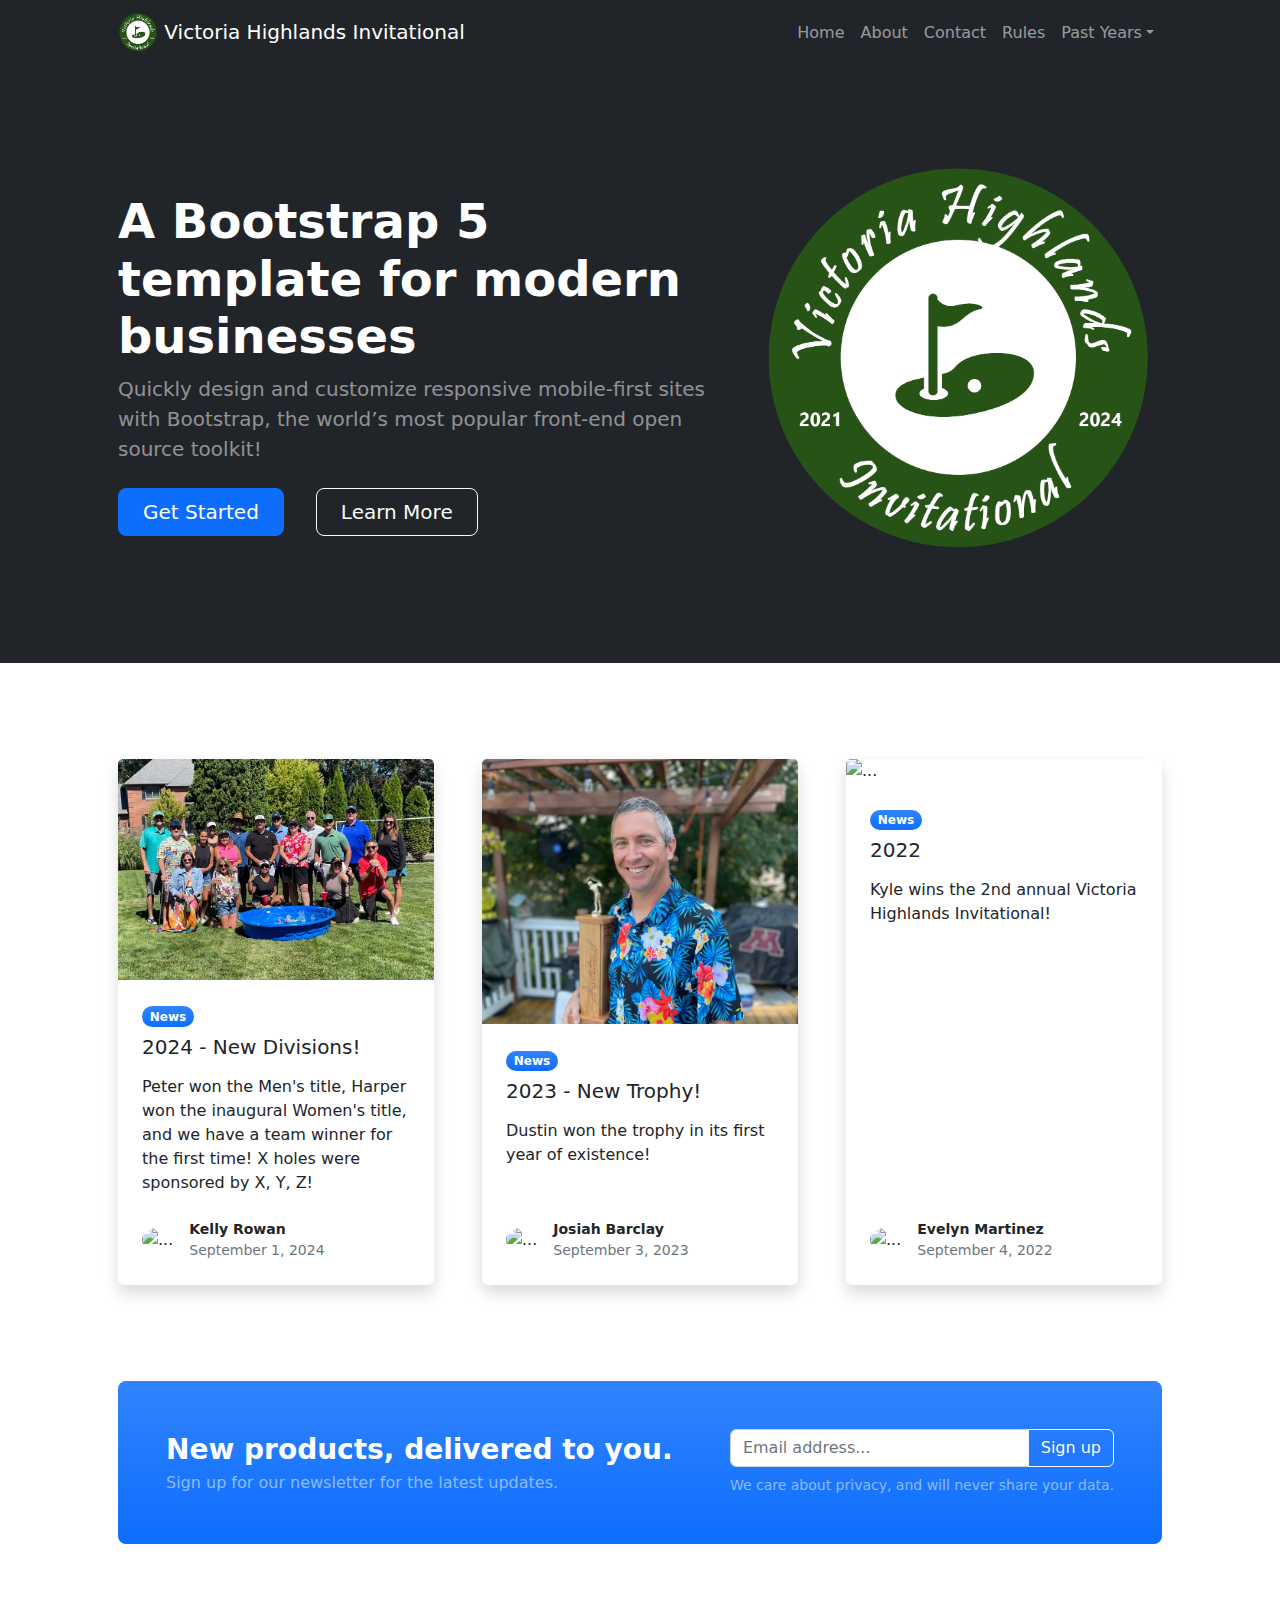
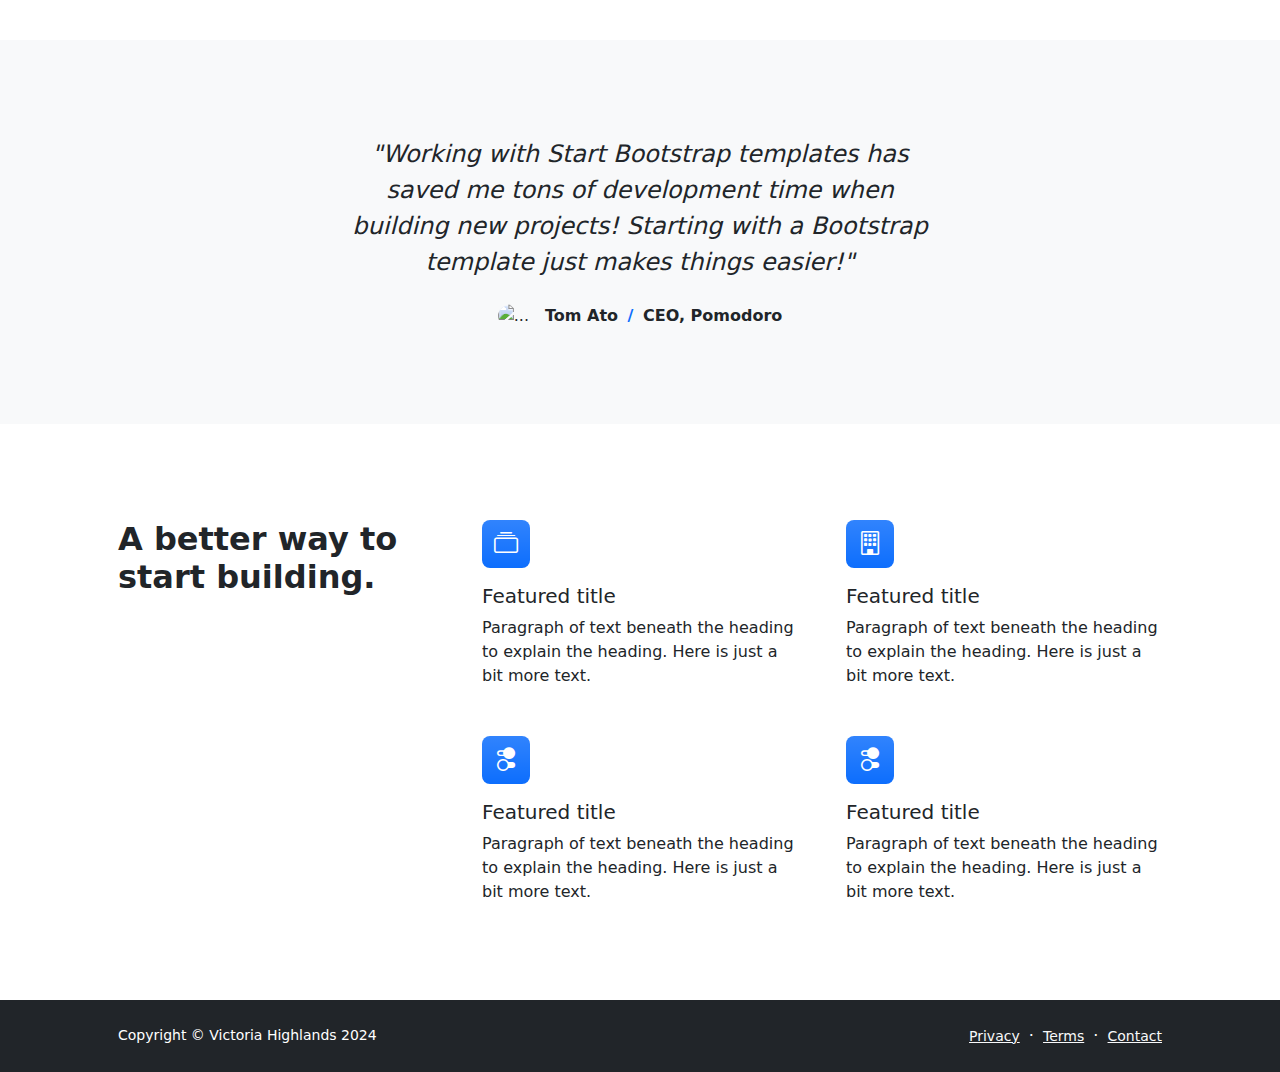
==== web/index.html @ fc0fe9e6 "moved everything under /web folder" ====
<!DOCTYPE html>
<html lang="en">
    <head>
        <meta charset="utf-8" />
        <meta name="viewport" content="width=device-width, initial-scale=1, shrink-to-fit=no" />
        <meta name="description" content="" />
        <meta name="author" content="" />
        <title>Victoria Highlands Invitational Golf Tournament</title>
        <!-- Favicon-->
        <link rel="icon" type="image/x-icon" href="assets/favicon.ico" />
        <!-- Bootstrap icons-->
        <link href="https://cdn.jsdelivr.net/npm/bootstrap-icons@1.5.0/font/bootstrap-icons.css" rel="stylesheet" />
        <!-- Core theme CSS (includes Bootstrap)-->
        <link href="css/styles.css" rel="stylesheet" />
    </head>
    <body class="d-flex flex-column h-100">
        <main class="flex-shrink-0">
            <!-- Navigation-->
            <nav class="navbar navbar-expand-lg navbar-dark bg-dark">
                <div class="container px-5">
                    <a class="navbar-brand" href="index.html"><img src="assets/vhi.png" style="width: 40px; height: 40px"/> Victoria Highlands Invitational</a>
                    <button class="navbar-toggler" type="button" data-bs-toggle="collapse" data-bs-target="#navbarSupportedContent" aria-controls="navbarSupportedContent" aria-expanded="false" aria-label="Toggle navigation"><span class="navbar-toggler-icon"></span></button>
                    <div class="collapse navbar-collapse" id="navbarSupportedContent">
                        <ul class="navbar-nav ms-auto mb-2 mb-lg-0">
                            <li class="nav-item"><a class="nav-link" href="index.html">Home</a></li>
                            <li class="nav-item"><a class="nav-link" href="about.html">About</a></li>
                            <li class="nav-item"><a class="nav-link" href="contact.html">Contact</a></li>
                            <li class="nav-item"><a class="nav-link" href="faq.html">Rules</a></li>
                            <li class="nav-item dropdown">
                                <a class="nav-link dropdown-toggle" id="navbarDropdownPortfolio" href="#" role="button" data-bs-toggle="dropdown" aria-expanded="false">Past Years</a>
                                <ul class="dropdown-menu dropdown-menu-end" aria-labelledby="navbarDropdownPortfolio">
                                    <li><a class="dropdown-item" href="2024.html">2024</a></li>
                                    <li><a class="dropdown-item" href="2023.html">2023</a></li>
                                </ul>
                            </li>
                        </ul>
                    </div>
                </div>
            </nav>
            <!-- Header-->
            <header class="bg-dark py-5">
                <div class="container px-5">
                    <div class="row gx-5 align-items-center justify-content-center">
                        <div class="col-lg-8 col-xl-7 col-xxl-6">
                            <div class="my-5 text-center text-xl-start">
                                <h1 class="display-5 fw-bolder text-white mb-2">A Bootstrap 5 template for modern businesses</h1>
                                <p class="lead fw-normal text-white-50 mb-4">Quickly design and customize responsive mobile-first sites with Bootstrap, the world’s most popular front-end open source toolkit!</p>
                                <div class="d-grid gap-3 d-sm-flex justify-content-sm-center justify-content-xl-start">
                                    <a class="btn btn-primary btn-lg px-4 me-sm-3" href="#features">Get Started</a>
                                    <a class="btn btn-outline-light btn-lg px-4" href="#!">Learn More</a>
                                </div>
                            </div>
                        </div>
                        <div class="col-xl-5 col-xxl-6 d-none d-xl-block text-center"><img class="img-fluid rounded-3 my-5" src="assets/vhi.png" alt="..." /></div>
                    </div>
                </div>
            </header>
            <!-- Blog preview section-->
            <section class="py-5">
                <div class="container px-5 my-5">
                    <div class="row gx-5">
                        <div class="col-lg-4 mb-5">
                            <div class="card h-100 shadow border-0">
                                <img class="card-img-top" src="photos/2024-everyone.jpg" alt="..." />
                                <div class="card-body p-4">
                                    <div class="badge bg-primary bg-gradient rounded-pill mb-2">News</div>
                                    <a class="text-decoration-none link-dark stretched-link" href="2024.html"><h5 class="card-title mb-3">2024 - New Divisions!</h5></a>
                                    <p class="card-text mb-0">Peter won the Men's title, Harper won the inaugural Women's title, and we have a team winner for the first time! X holes were sponsored by X, Y, Z!</p>
                                </div>
                                <div class="card-footer p-4 pt-0 bg-transparent border-top-0">
                                    <div class="d-flex align-items-end justify-content-between">
                                        <div class="d-flex align-items-center">
                                            <img class="rounded-circle me-3" src="https://dummyimage.com/40x40/ced4da/6c757d" alt="..." />
                                            <div class="small">
                                                <div class="fw-bold">Kelly Rowan</div>
                                                <div class="text-muted">September 1, 2024</div>
                                            </div>
                                        </div>
                                    </div>
                                </div>
                            </div>
                        </div>
                        <div class="col-lg-4 mb-5">
                            <div class="card h-100 shadow border-0">
                                <img class="card-img-top vhi-thumb" src="photos/2023-champ-men.jpg" alt="..." />
                                <div class="card-body p-4">
                                    <div class="badge bg-primary bg-gradient rounded-pill mb-2">News</div>
                                    <a class="text-decoration-none link-dark stretched-link" href="#!"><h5 class="card-title mb-3">2023 - New Trophy!</h5></a>
                                    <p class="card-text mb-0">Dustin won the trophy in its first year of existence!</p>
                                </div>
                                <div class="card-footer p-4 pt-0 bg-transparent border-top-0">
                                    <div class="d-flex align-items-end justify-content-between">
                                        <div class="d-flex align-items-center">
                                            <img class="rounded-circle me-3" src="https://dummyimage.com/40x40/ced4da/6c757d" alt="..." />
                                            <div class="small">
                                                <div class="fw-bold">Josiah Barclay</div>
                                                <div class="text-muted">September 3, 2023</div>
                                            </div>
                                        </div>
                                    </div>
                                </div>
                            </div>
                        </div>
                        <div class="col-lg-4 mb-5">
                            <div class="card h-100 shadow border-0">
                                <img class="card-img-top" src="https://dummyimage.com/600x350/6c757d/343a40" alt="..." />
                                <div class="card-body p-4">
                                    <div class="badge bg-primary bg-gradient rounded-pill mb-2">News</div>
                                    <a class="text-decoration-none link-dark stretched-link" href="#!"><h5 class="card-title mb-3">2022</h5></a>
                                    <p class="card-text mb-0">Kyle wins the 2nd annual Victoria Highlands Invitational!</p>
                                </div>
                                <div class="card-footer p-4 pt-0 bg-transparent border-top-0">
                                    <div class="d-flex align-items-end justify-content-between">
                                        <div class="d-flex align-items-center">
                                            <img class="rounded-circle me-3" src="https://dummyimage.com/40x40/ced4da/6c757d" alt="..." />
                                            <div class="small">
                                                <div class="fw-bold">Evelyn Martinez</div>
                                                <div class="text-muted">September 4, 2022</div>
                                            </div>
                                        </div>
                                    </div>
                                </div>
                            </div>
                        </div>
                    </div>
                    <!-- Call to action-->
                    <aside class="bg-primary bg-gradient rounded-3 p-4 p-sm-5 mt-5">
                        <div class="d-flex align-items-center justify-content-between flex-column flex-xl-row text-center text-xl-start">
                            <div class="mb-4 mb-xl-0">
                                <div class="fs-3 fw-bold text-white">New products, delivered to you.</div>
                                <div class="text-white-50">Sign up for our newsletter for the latest updates.</div>
                            </div>
                            <div class="ms-xl-4">
                                <div class="input-group mb-2">
                                    <input class="form-control" type="text" placeholder="Email address..." aria-label="Email address..." aria-describedby="button-newsletter" />
                                    <button class="btn btn-outline-light" id="button-newsletter" type="button">Sign up</button>
                                </div>
                                <div class="small text-white-50">We care about privacy, and will never share your data.</div>
                            </div>
                        </div>
                    </aside>
                </div>
            </section>
            <!-- Testimonial section-->
            <div class="py-5 bg-light">
                <div class="container px-5 my-5">
                    <div class="row gx-5 justify-content-center">
                        <div class="col-lg-10 col-xl-7">
                            <div class="text-center">
                                <div class="fs-4 mb-4 fst-italic">"Working with Start Bootstrap templates has saved me tons of development time when building new projects! Starting with a Bootstrap template just makes things easier!"</div>
                                <div class="d-flex align-items-center justify-content-center">
                                    <img class="rounded-circle me-3" src="https://dummyimage.com/40x40/ced4da/6c757d" alt="..." />
                                    <div class="fw-bold">
                                        Tom Ato
                                        <span class="fw-bold text-primary mx-1">/</span>
                                        CEO, Pomodoro
                                    </div>
                                </div>
                            </div>
                        </div>
                    </div>
                </div>
            </div>
        </main>
            <!-- Features section-->
            <section class="py-5" id="features">
                <div class="container px-5 my-5">
                    <div class="row gx-5">
                        <div class="col-lg-4 mb-5 mb-lg-0"><h2 class="fw-bolder mb-0">A better way to start building.</h2></div>
                        <div class="col-lg-8">
                            <div class="row gx-5 row-cols-1 row-cols-md-2">
                                <div class="col mb-5 h-100">
                                    <div class="feature bg-primary bg-gradient text-white rounded-3 mb-3"><i class="bi bi-collection"></i></div>
                                    <h2 class="h5">Featured title</h2>
                                    <p class="mb-0">Paragraph of text beneath the heading to explain the heading. Here is just a bit more text.</p>
                                </div>
                                <div class="col mb-5 h-100">
                                    <div class="feature bg-primary bg-gradient text-white rounded-3 mb-3"><i class="bi bi-building"></i></div>
                                    <h2 class="h5">Featured title</h2>
                                    <p class="mb-0">Paragraph of text beneath the heading to explain the heading. Here is just a bit more text.</p>
                                </div>
                                <div class="col mb-5 mb-md-0 h-100">
                                    <div class="feature bg-primary bg-gradient text-white rounded-3 mb-3"><i class="bi bi-toggles2"></i></div>
                                    <h2 class="h5">Featured title</h2>
                                    <p class="mb-0">Paragraph of text beneath the heading to explain the heading. Here is just a bit more text.</p>
                                </div>
                                <div class="col h-100">
                                    <div class="feature bg-primary bg-gradient text-white rounded-3 mb-3"><i class="bi bi-toggles2"></i></div>
                                    <h2 class="h5">Featured title</h2>
                                    <p class="mb-0">Paragraph of text beneath the heading to explain the heading. Here is just a bit more text.</p>
                                </div>
                            </div>
                        </div>
                    </div>
                </div>
            </section>
        <!-- Footer-->
        <footer class="bg-dark py-4 mt-auto">
            <div class="container px-5">
                <div class="row align-items-center justify-content-between flex-column flex-sm-row">
                    <div class="col-auto"><div class="small m-0 text-white">Copyright &copy; Victoria Highlands 2024</div></div>
                    <div class="col-auto">
                        <a class="link-light small" href="#!">Privacy</a>
                        <span class="text-white mx-1">&middot;</span>
                        <a class="link-light small" href="#!">Terms</a>
                        <span class="text-white mx-1">&middot;</span>
                        <a class="link-light small" href="#!">Contact</a>
                    </div>
                </div>
            </div>
        </footer>
        <!-- Bootstrap core JS-->
        <script src="https://cdn.jsdelivr.net/npm/bootstrap@5.2.3/dist/js/bootstrap.bundle.min.js"></script>
        <!-- Core theme JS-->
        <script src="js/scripts.js"></script>
    </body>
</html>
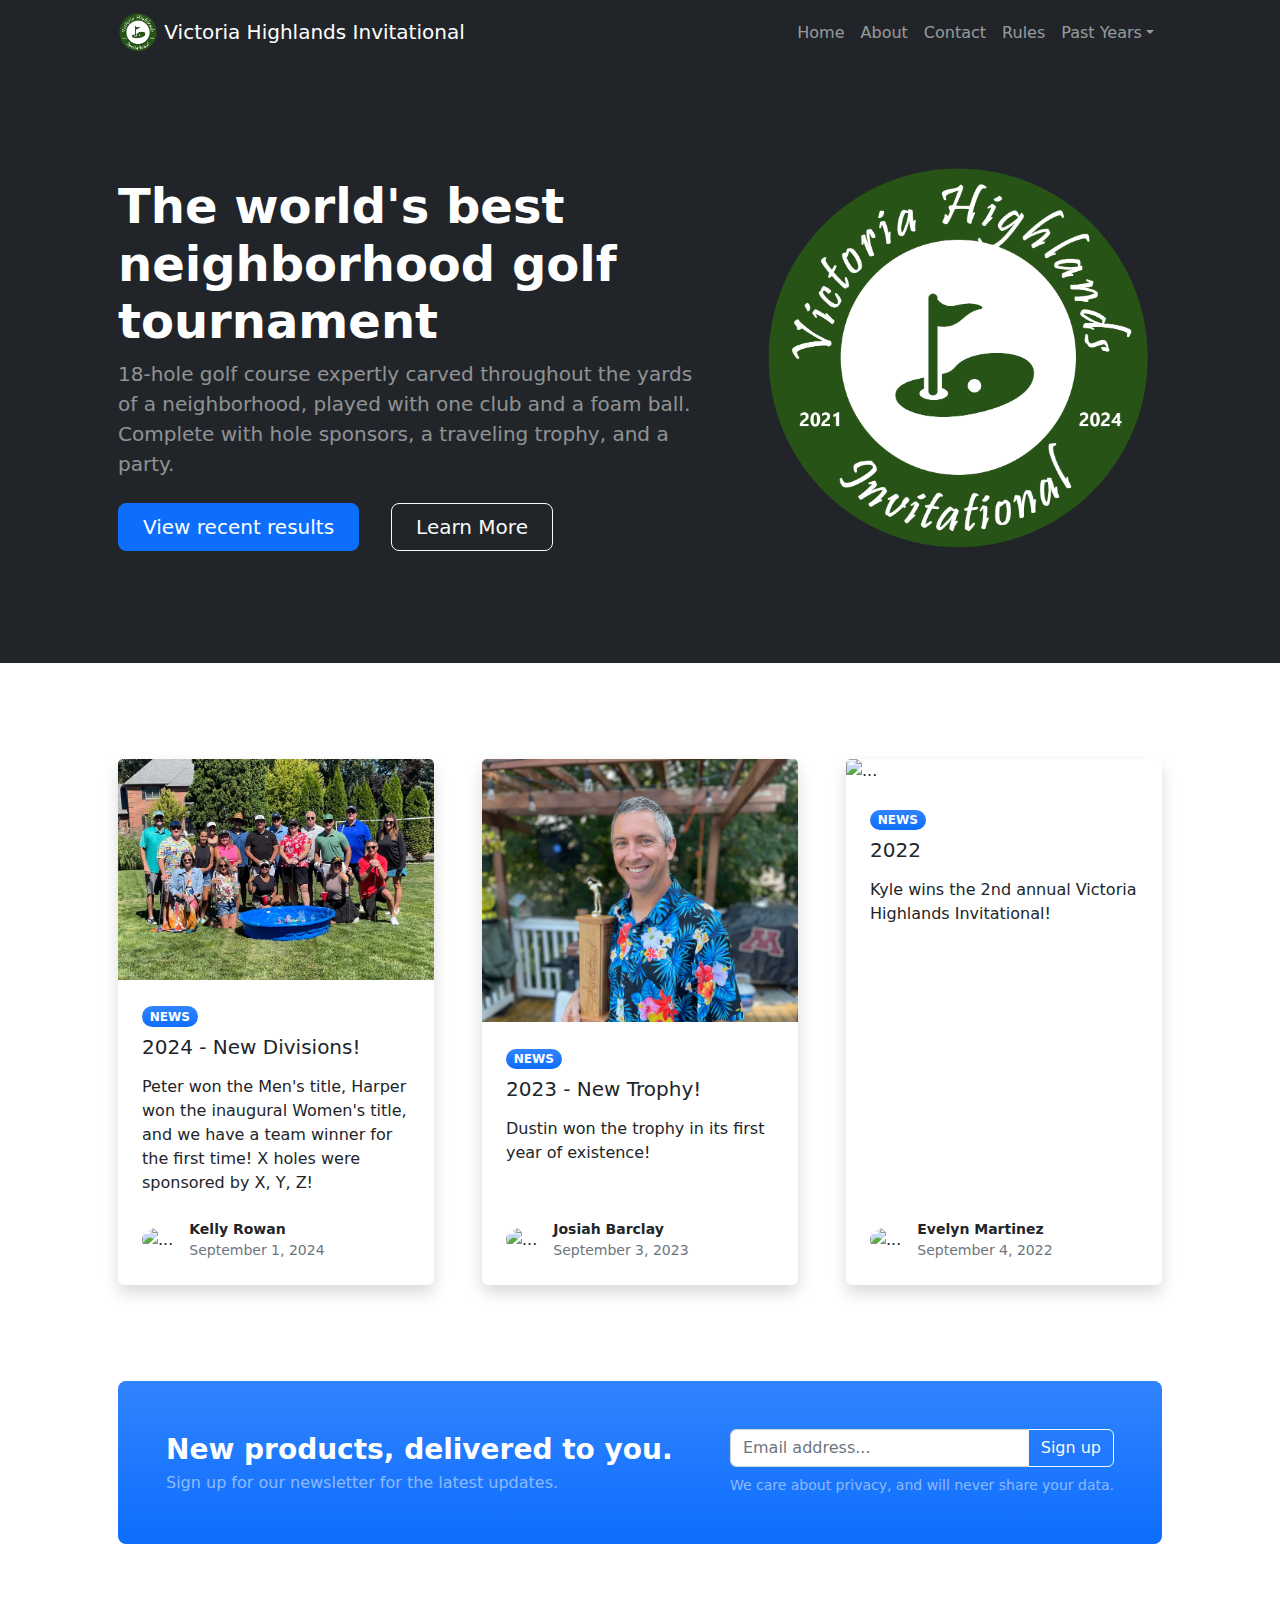
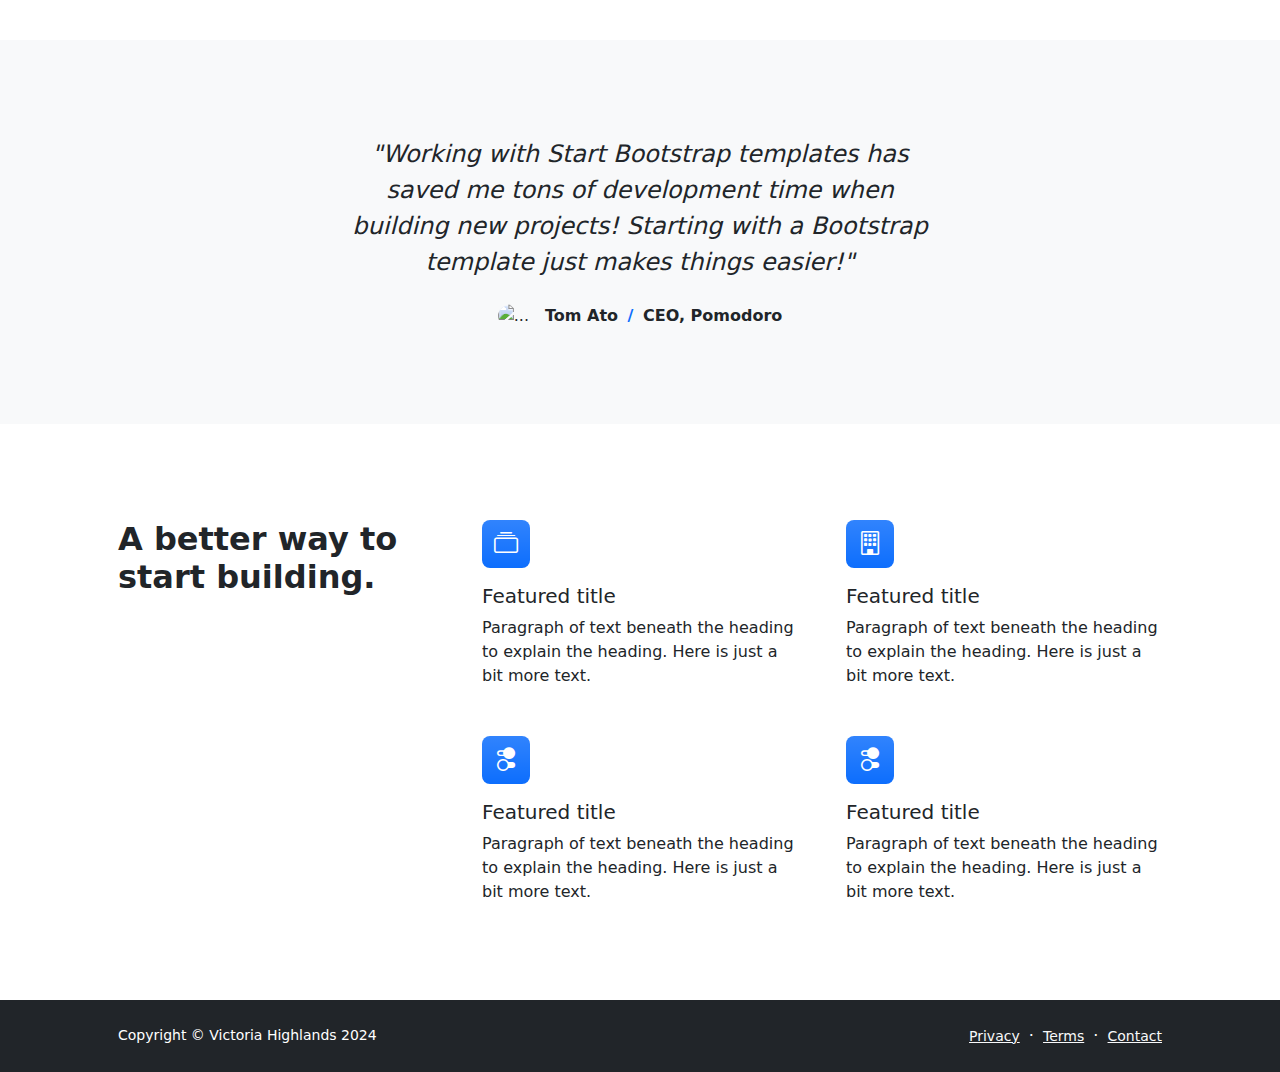
==== commit fc67786e: "updated home page header copy and nav, placeholder pages for all links" ====
--- a/web/index.html
+++ b/web/index.html
@@ -16,7 +16,7 @@
     <body class="d-flex flex-column h-100">
         <main class="flex-shrink-0">
             <!-- Navigation-->
-            <nav class="navbar navbar-expand-lg navbar-dark bg-dark">
+            <nav class="navbar navbar-expand-lg navbar-dark bg-dark vhi-bg">
                 <div class="container px-5">
                     <a class="navbar-brand" href="index.html"><img src="assets/vhi.png" style="width: 40px; height: 40px"/> Victoria Highlands Invitational</a>
                     <button class="navbar-toggler" type="button" data-bs-toggle="collapse" data-bs-target="#navbarSupportedContent" aria-controls="navbarSupportedContent" aria-expanded="false" aria-label="Toggle navigation"><span class="navbar-toggler-icon"></span></button>
@@ -25,12 +25,14 @@
                             <li class="nav-item"><a class="nav-link" href="index.html">Home</a></li>
                             <li class="nav-item"><a class="nav-link" href="about.html">About</a></li>
                             <li class="nav-item"><a class="nav-link" href="contact.html">Contact</a></li>
-                            <li class="nav-item"><a class="nav-link" href="faq.html">Rules</a></li>
+                            <li class="nav-item"><a class="nav-link" href="rules.html">Rules</a></li>
                             <li class="nav-item dropdown">
                                 <a class="nav-link dropdown-toggle" id="navbarDropdownPortfolio" href="#" role="button" data-bs-toggle="dropdown" aria-expanded="false">Past Years</a>
                                 <ul class="dropdown-menu dropdown-menu-end" aria-labelledby="navbarDropdownPortfolio">
                                     <li><a class="dropdown-item" href="2024.html">2024</a></li>
                                     <li><a class="dropdown-item" href="2023.html">2023</a></li>
+                                    <li><a class="dropdown-item" href="2022.html">2022</a></li>
+                                    <li><a class="dropdown-item" href="2021.html">2021</a></li>
                                 </ul>
                             </li>
                         </ul>
@@ -43,11 +45,11 @@
                     <div class="row gx-5 align-items-center justify-content-center">
                         <div class="col-lg-8 col-xl-7 col-xxl-6">
                             <div class="my-5 text-center text-xl-start">
-                                <h1 class="display-5 fw-bolder text-white mb-2">A Bootstrap 5 template for modern businesses</h1>
-                                <p class="lead fw-normal text-white-50 mb-4">Quickly design and customize responsive mobile-first sites with Bootstrap, the world’s most popular front-end open source toolkit!</p>
+                                <h1 class="display-5 fw-bolder text-white mb-2">The world's best neighborhood golf tournament</h1>
+                                <p class="lead fw-normal text-white-50 mb-4">18-hole golf course expertly carved throughout the yards of a neighborhood, played with one club and a foam ball. Complete with hole sponsors, a traveling trophy, and a party.</p>
                                 <div class="d-grid gap-3 d-sm-flex justify-content-sm-center justify-content-xl-start">
-                                    <a class="btn btn-primary btn-lg px-4 me-sm-3" href="#features">Get Started</a>
-                                    <a class="btn btn-outline-light btn-lg px-4" href="#!">Learn More</a>
+                                    <a class="btn btn-primary btn-lg px-4 me-sm-3" href="2024.html">View recent results</a>
+                                    <a class="btn btn-outline-light btn-lg px-4" href="about.html">Learn More</a>
                                 </div>
                             </div>
                         </div>
@@ -63,7 +65,7 @@
                             <div class="card h-100 shadow border-0">
                                 <img class="card-img-top" src="photos/2024-everyone.jpg" alt="..." />
                                 <div class="card-body p-4">
-                                    <div class="badge bg-primary bg-gradient rounded-pill mb-2">News</div>
+                                    <div class="badge bg-primary bg-gradient rounded-pill mb-2">NEWS</div>
                                     <a class="text-decoration-none link-dark stretched-link" href="2024.html"><h5 class="card-title mb-3">2024 - New Divisions!</h5></a>
                                     <p class="card-text mb-0">Peter won the Men's title, Harper won the inaugural Women's title, and we have a team winner for the first time! X holes were sponsored by X, Y, Z!</p>
                                 </div>
@@ -84,7 +86,7 @@
                             <div class="card h-100 shadow border-0">
                                 <img class="card-img-top vhi-thumb" src="photos/2023-champ-men.jpg" alt="..." />
                                 <div class="card-body p-4">
-                                    <div class="badge bg-primary bg-gradient rounded-pill mb-2">News</div>
+                                    <div class="badge bg-primary bg-gradient rounded-pill mb-2">NEWS</div>
                                     <a class="text-decoration-none link-dark stretched-link" href="#!"><h5 class="card-title mb-3">2023 - New Trophy!</h5></a>
                                     <p class="card-text mb-0">Dustin won the trophy in its first year of existence!</p>
                                 </div>
@@ -105,7 +107,7 @@
                             <div class="card h-100 shadow border-0">
                                 <img class="card-img-top" src="https://dummyimage.com/600x350/6c757d/343a40" alt="..." />
                                 <div class="card-body p-4">
-                                    <div class="badge bg-primary bg-gradient rounded-pill mb-2">News</div>
+                                    <div class="badge bg-primary bg-gradient rounded-pill mb-2">NEWS</div>
                                     <a class="text-decoration-none link-dark stretched-link" href="#!"><h5 class="card-title mb-3">2022</h5></a>
                                     <p class="card-text mb-0">Kyle wins the 2nd annual Victoria Highlands Invitational!</p>
                                 </div>
@@ -204,7 +206,7 @@
                         <span class="text-white mx-1">&middot;</span>
                         <a class="link-light small" href="#!">Terms</a>
                         <span class="text-white mx-1">&middot;</span>
-                        <a class="link-light small" href="#!">Contact</a>
+                        <a class="link-light small" href="contact.html">Contact</a>
                     </div>
                 </div>
             </div>
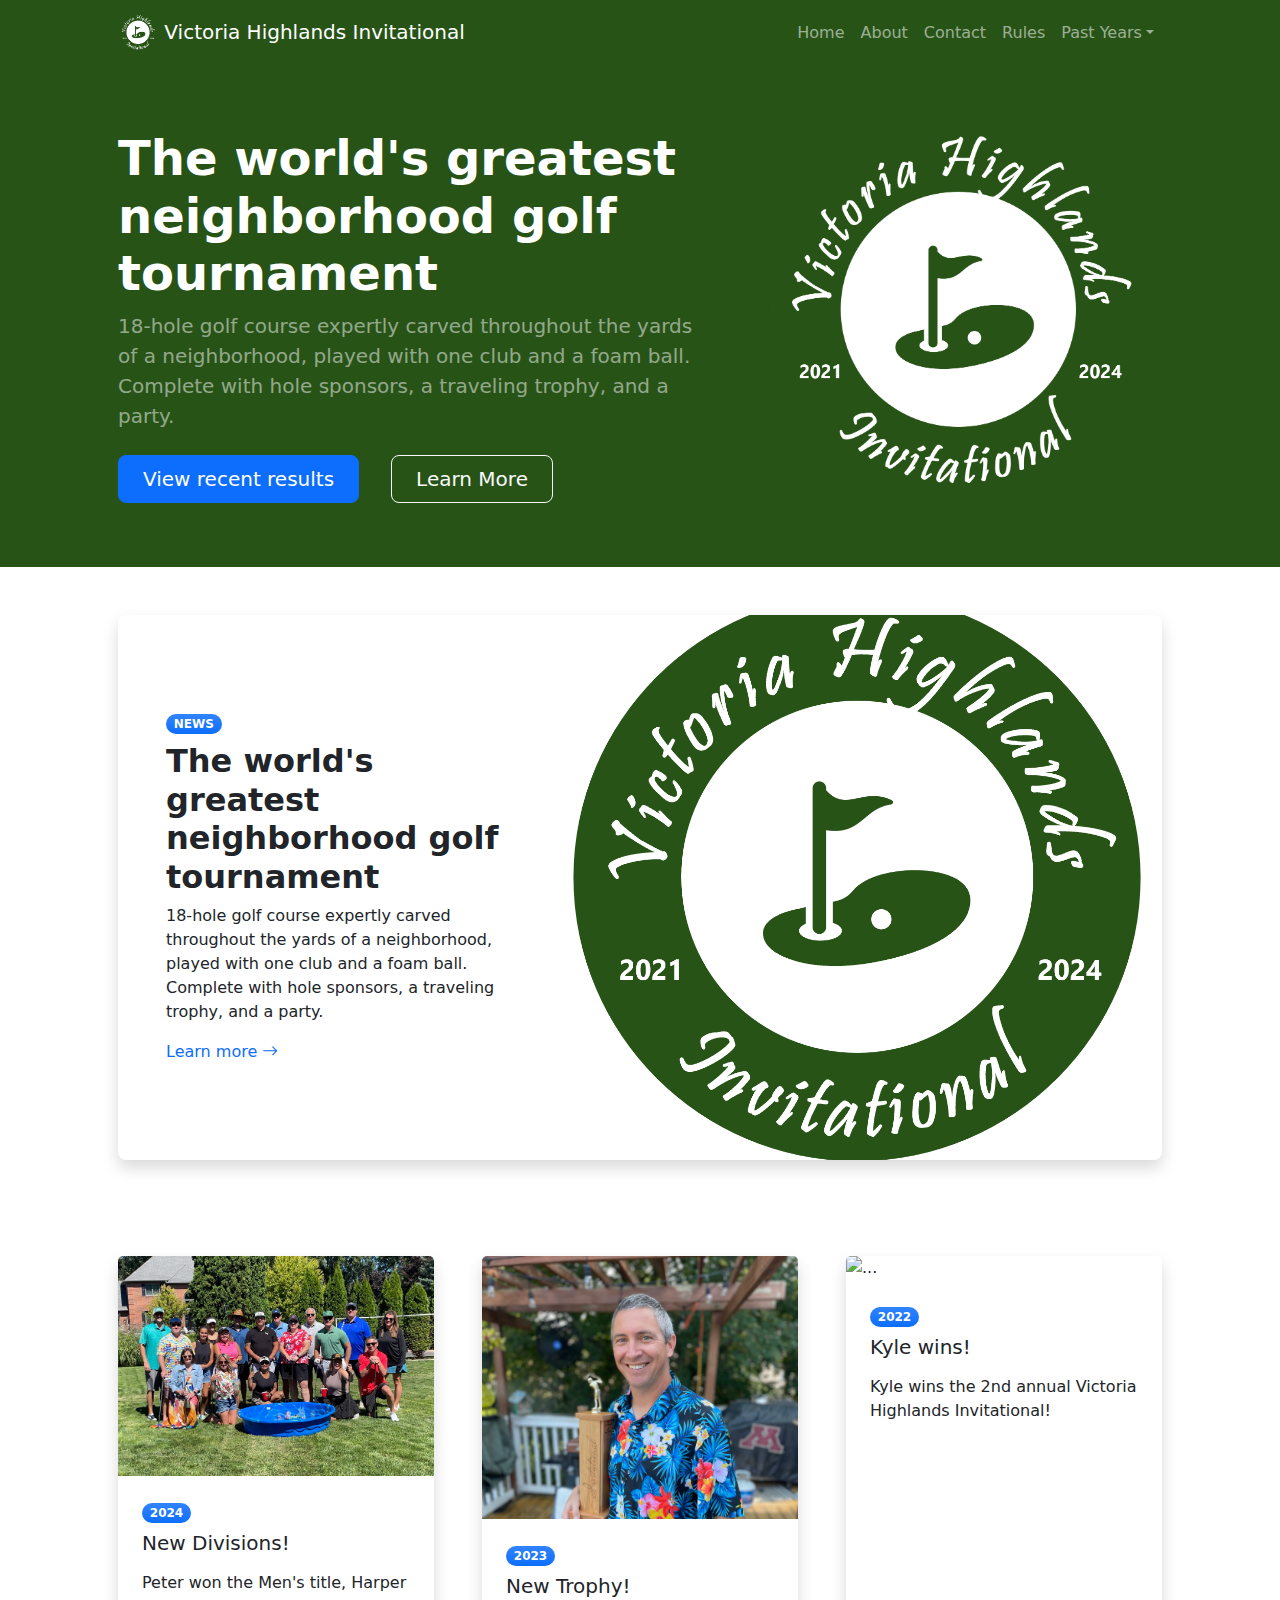
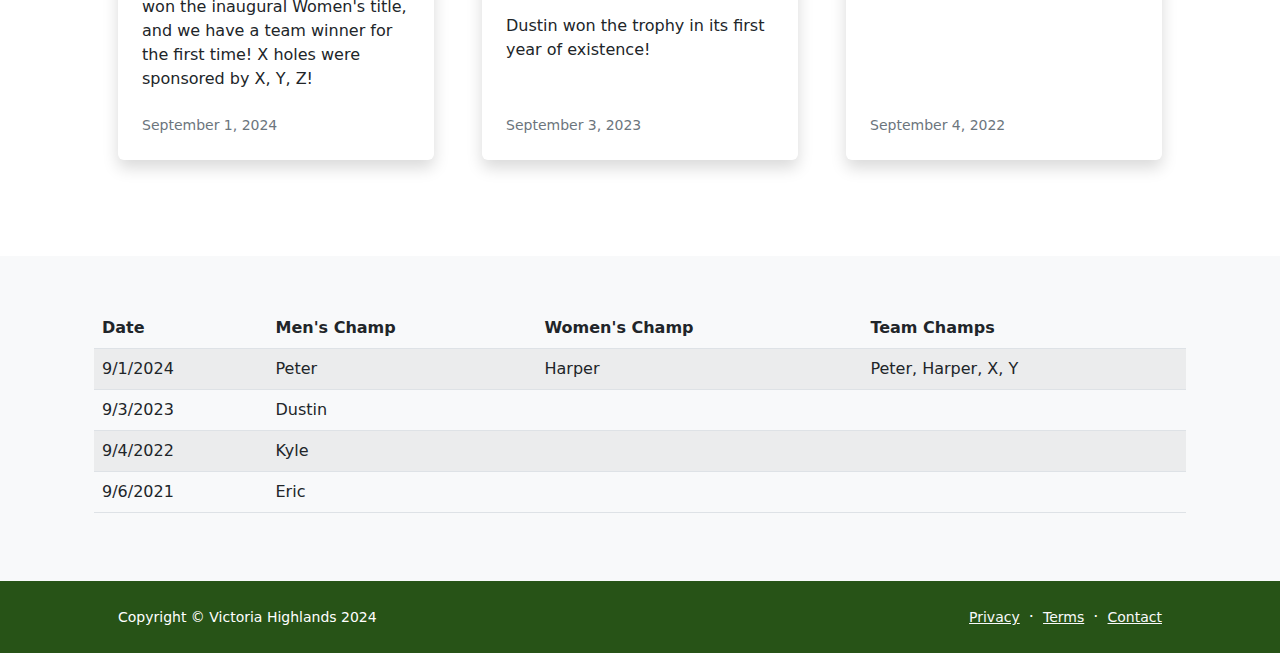
==== commit 26fb0e53: "changing colors (WIP), fixing spacing" ====
--- a/web/index.html
+++ b/web/index.html
@@ -40,12 +40,12 @@
                 </div>
             </nav>
             <!-- Header-->
-            <header class="bg-dark py-5">
+            <header class="bg-dark">
                 <div class="container px-5">
                     <div class="row gx-5 align-items-center justify-content-center">
                         <div class="col-lg-8 col-xl-7 col-xxl-6">
                             <div class="my-5 text-center text-xl-start">
-                                <h1 class="display-5 fw-bolder text-white mb-2">The world's best neighborhood golf tournament</h1>
+                                <h1 class="display-5 fw-bolder text-white mb-2">The world's greatest neighborhood golf tournament</h1>
                                 <p class="lead fw-normal text-white-50 mb-4">18-hole golf course expertly carved throughout the yards of a neighborhood, played with one club and a foam ball. Complete with hole sponsors, a traveling trophy, and a party.</p>
                                 <div class="d-grid gap-3 d-sm-flex justify-content-sm-center justify-content-xl-start">
                                     <a class="btn btn-primary btn-lg px-4 me-sm-3" href="2024.html">View recent results</a>
@@ -57,24 +57,44 @@
                     </div>
                 </div>
             </header>
+            <section class="py-5">
+                <div class="container px-5">
+                    <div class="card border-0 shadow rounded-3 overflow-hidden">
+                        <div class="card-body p-0">
+                            <div class="row gx-0">
+                                <div class="col-lg-6 col-xl-5 py-lg-5">
+                                    <div class="p-4 p-md-5">
+                                        <div class="badge bg-primary bg-gradient rounded-pill mb-2">NEWS</div>
+                                        <div class="h2 fw-bolder">The world's greatest neighborhood golf tournament</div>
+                                        <p>18-hole golf course expertly carved throughout the yards of a neighborhood, played with one club and a foam ball. Complete with hole sponsors, a traveling trophy, and a party.</p>
+                                        <a class="stretched-link text-decoration-none" href="about.html">
+                                            Learn more
+                                            <i class="bi bi-arrow-right"></i>
+                                        </a>
+                                    </div>
+                                </div>
+                                <div class="col-lg-6 col-xl-7"><div class="bg-featured-blog" style="background-image: url('assets/vhi.png')"></div></div>
+                            </div>
+                        </div>
+                    </div>
+                </div>
+            </section>
             <!-- Blog preview section-->
-            <section class="py-5">
+            <section class="">
                 <div class="container px-5 my-5">
                     <div class="row gx-5">
                         <div class="col-lg-4 mb-5">
                             <div class="card h-100 shadow border-0">
                                 <img class="card-img-top" src="photos/2024-everyone.jpg" alt="..." />
                                 <div class="card-body p-4">
-                                    <div class="badge bg-primary bg-gradient rounded-pill mb-2">NEWS</div>
-                                    <a class="text-decoration-none link-dark stretched-link" href="2024.html"><h5 class="card-title mb-3">2024 - New Divisions!</h5></a>
+                                    <div class="badge bg-primary bg-gradient rounded-pill mb-2">2024</div>
+                                    <a class="text-decoration-none link-dark stretched-link" href="2024.html"><h5 class="card-title mb-3">New Divisions!</h5></a>
                                     <p class="card-text mb-0">Peter won the Men's title, Harper won the inaugural Women's title, and we have a team winner for the first time! X holes were sponsored by X, Y, Z!</p>
                                 </div>
                                 <div class="card-footer p-4 pt-0 bg-transparent border-top-0">
                                     <div class="d-flex align-items-end justify-content-between">
                                         <div class="d-flex align-items-center">
-                                            <img class="rounded-circle me-3" src="https://dummyimage.com/40x40/ced4da/6c757d" alt="..." />
                                             <div class="small">
-                                                <div class="fw-bold">Kelly Rowan</div>
                                                 <div class="text-muted">September 1, 2024</div>
                                             </div>
                                         </div>
@@ -86,16 +106,14 @@
                             <div class="card h-100 shadow border-0">
                                 <img class="card-img-top vhi-thumb" src="photos/2023-champ-men.jpg" alt="..." />
                                 <div class="card-body p-4">
-                                    <div class="badge bg-primary bg-gradient rounded-pill mb-2">NEWS</div>
-                                    <a class="text-decoration-none link-dark stretched-link" href="#!"><h5 class="card-title mb-3">2023 - New Trophy!</h5></a>
+                                    <div class="badge bg-primary bg-gradient rounded-pill mb-2">2023</div>
+                                    <a class="text-decoration-none link-dark stretched-link" href="2023.html"><h5 class="card-title mb-3">New Trophy!</h5></a>
                                     <p class="card-text mb-0">Dustin won the trophy in its first year of existence!</p>
                                 </div>
                                 <div class="card-footer p-4 pt-0 bg-transparent border-top-0">
                                     <div class="d-flex align-items-end justify-content-between">
                                         <div class="d-flex align-items-center">
-                                            <img class="rounded-circle me-3" src="https://dummyimage.com/40x40/ced4da/6c757d" alt="..." />
                                             <div class="small">
-                                                <div class="fw-bold">Josiah Barclay</div>
                                                 <div class="text-muted">September 3, 2023</div>
                                             </div>
                                         </div>
@@ -107,16 +125,14 @@
                             <div class="card h-100 shadow border-0">
                                 <img class="card-img-top" src="https://dummyimage.com/600x350/6c757d/343a40" alt="..." />
                                 <div class="card-body p-4">
-                                    <div class="badge bg-primary bg-gradient rounded-pill mb-2">NEWS</div>
-                                    <a class="text-decoration-none link-dark stretched-link" href="#!"><h5 class="card-title mb-3">2022</h5></a>
+                                    <div class="badge bg-primary bg-gradient rounded-pill mb-2">2022</div>
+                                    <a class="text-decoration-none link-dark stretched-link" href="2022.html"><h5 class="card-title mb-3">Kyle wins!</h5></a>
                                     <p class="card-text mb-0">Kyle wins the 2nd annual Victoria Highlands Invitational!</p>
                                 </div>
                                 <div class="card-footer p-4 pt-0 bg-transparent border-top-0">
                                     <div class="d-flex align-items-end justify-content-between">
                                         <div class="d-flex align-items-center">
-                                            <img class="rounded-circle me-3" src="https://dummyimage.com/40x40/ced4da/6c757d" alt="..." />
                                             <div class="small">
-                                                <div class="fw-bold">Evelyn Martinez</div>
                                                 <div class="text-muted">September 4, 2022</div>
                                             </div>
                                         </div>
@@ -125,77 +141,52 @@
                             </div>
                         </div>
                     </div>
-                    <!-- Call to action-->
-                    <aside class="bg-primary bg-gradient rounded-3 p-4 p-sm-5 mt-5">
-                        <div class="d-flex align-items-center justify-content-between flex-column flex-xl-row text-center text-xl-start">
-                            <div class="mb-4 mb-xl-0">
-                                <div class="fs-3 fw-bold text-white">New products, delivered to you.</div>
-                                <div class="text-white-50">Sign up for our newsletter for the latest updates.</div>
-                            </div>
-                            <div class="ms-xl-4">
-                                <div class="input-group mb-2">
-                                    <input class="form-control" type="text" placeholder="Email address..." aria-label="Email address..." aria-describedby="button-newsletter" />
-                                    <button class="btn btn-outline-light" id="button-newsletter" type="button">Sign up</button>
-                                </div>
-                                <div class="small text-white-50">We care about privacy, and will never share your data.</div>
-                            </div>
-                        </div>
-                    </aside>
                 </div>
             </section>
-            <!-- Testimonial section-->
-            <div class="py-5 bg-light">
-                <div class="container px-5 my-5">
-                    <div class="row gx-5 justify-content-center">
-                        <div class="col-lg-10 col-xl-7">
-                            <div class="text-center">
-                                <div class="fs-4 mb-4 fst-italic">"Working with Start Bootstrap templates has saved me tons of development time when building new projects! Starting with a Bootstrap template just makes things easier!"</div>
-                                <div class="d-flex align-items-center justify-content-center">
-                                    <img class="rounded-circle me-3" src="https://dummyimage.com/40x40/ced4da/6c757d" alt="..." />
-                                    <div class="fw-bold">
-                                        Tom Ato
-                                        <span class="fw-bold text-primary mx-1">/</span>
-                                        CEO, Pomodoro
-                                    </div>
-                                </div>
-                            </div>
-                        </div>
-                    </div>
-                </div>
-            </div>
-        </main>
-            <!-- Features section-->
-            <section class="py-5" id="features">
+            <!-- Blog preview section-->
+            <section class="py-1 bg-light">
                 <div class="container px-5 my-5">
                     <div class="row gx-5">
-                        <div class="col-lg-4 mb-5 mb-lg-0"><h2 class="fw-bolder mb-0">A better way to start building.</h2></div>
-                        <div class="col-lg-8">
-                            <div class="row gx-5 row-cols-1 row-cols-md-2">
-                                <div class="col mb-5 h-100">
-                                    <div class="feature bg-primary bg-gradient text-white rounded-3 mb-3"><i class="bi bi-collection"></i></div>
-                                    <h2 class="h5">Featured title</h2>
-                                    <p class="mb-0">Paragraph of text beneath the heading to explain the heading. Here is just a bit more text.</p>
-                                </div>
-                                <div class="col mb-5 h-100">
-                                    <div class="feature bg-primary bg-gradient text-white rounded-3 mb-3"><i class="bi bi-building"></i></div>
-                                    <h2 class="h5">Featured title</h2>
-                                    <p class="mb-0">Paragraph of text beneath the heading to explain the heading. Here is just a bit more text.</p>
-                                </div>
-                                <div class="col mb-5 mb-md-0 h-100">
-                                    <div class="feature bg-primary bg-gradient text-white rounded-3 mb-3"><i class="bi bi-toggles2"></i></div>
-                                    <h2 class="h5">Featured title</h2>
-                                    <p class="mb-0">Paragraph of text beneath the heading to explain the heading. Here is just a bit more text.</p>
-                                </div>
-                                <div class="col h-100">
-                                    <div class="feature bg-primary bg-gradient text-white rounded-3 mb-3"><i class="bi bi-toggles2"></i></div>
-                                    <h2 class="h5">Featured title</h2>
-                                    <p class="mb-0">Paragraph of text beneath the heading to explain the heading. Here is just a bit more text.</p>
-                                </div>
-                            </div>
-                        </div>
+                        <table class="table table-striped dso-table">
+                            <thead>
+                                <tr>
+                                    <th>Date</th>
+                                    <th>Men's Champ</th>
+                                    <th>Women's Champ</th>
+                                    <th>Team Champs</th>
+                                </tr>
+                            </thead>
+                            <tbody>
+                                <tr>
+                                    <td>9/1/2024</td>
+                                    <td>Peter</td>
+                                    <td>Harper</td>
+                                    <td>Peter, Harper, X, Y</td>
+                                </tr>
+                                <tr>
+                                    <td>9/3/2023</td>
+                                    <td>Dustin</td>
+                                    <td></td>
+                                    <td></td>
+                                </tr>
+                                <tr>
+                                    <td>9/4/2022</td>
+                                    <td>Kyle</td>
+                                    <td></td>
+                                    <td></td>
+                                </tr>
+                                <tr>
+                                    <td>9/6/2021</td>
+                                    <td>Eric</td>
+                                    <td></td>
+                                    <td></td>
+                                </tr>
+                            </tbody>
+                        </table>
                     </div>
                 </div>
             </section>
+        </main>
         <!-- Footer-->
         <footer class="bg-dark py-4 mt-auto">
             <div class="container px-5">
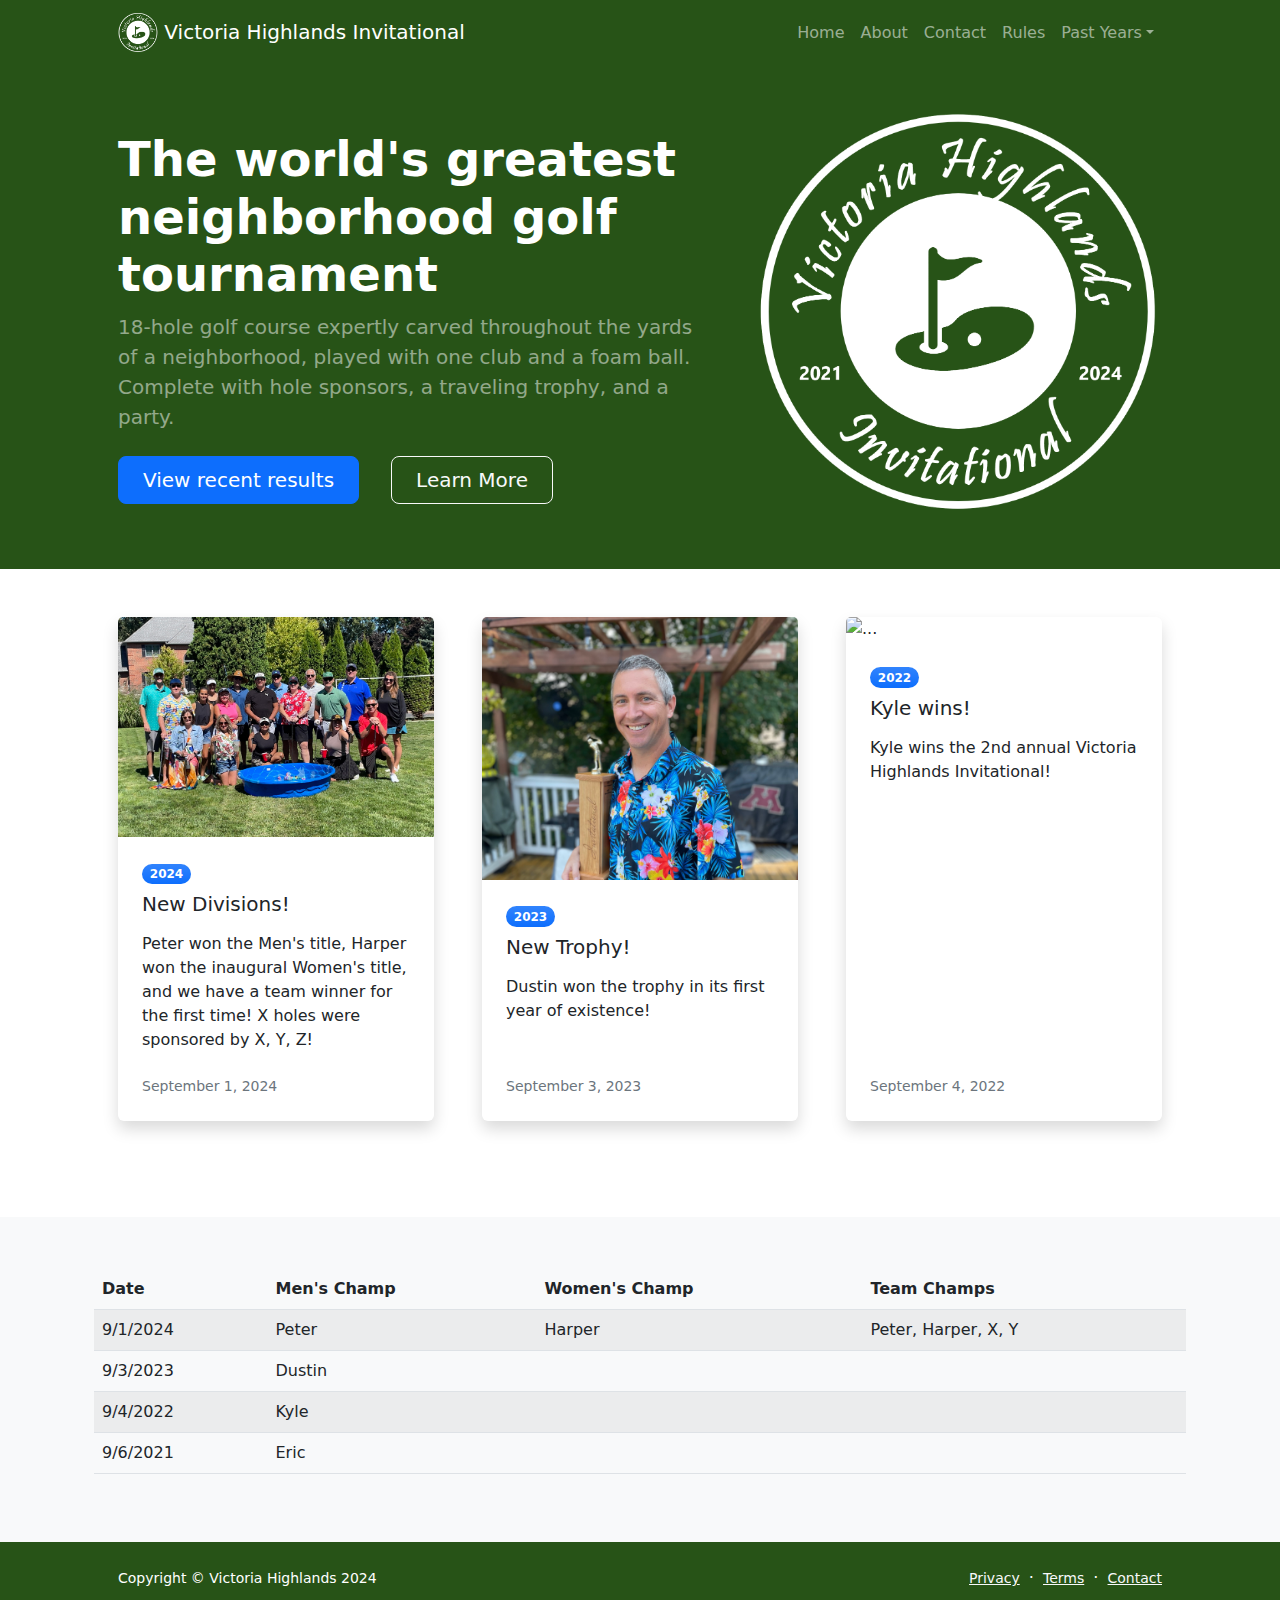
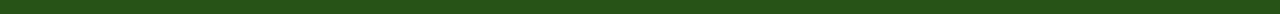
==== commit d10e9092: "new logo with outline" ====
--- a/web/index.html
+++ b/web/index.html
@@ -18,7 +18,7 @@
             <!-- Navigation-->
             <nav class="navbar navbar-expand-lg navbar-dark bg-dark vhi-bg">
                 <div class="container px-5">
-                    <a class="navbar-brand" href="index.html"><img src="assets/vhi.png" style="width: 40px; height: 40px"/> Victoria Highlands Invitational</a>
+                    <a class="navbar-brand" href="index.html"><img src="assets/vhi-o.png" style="width: 40px; height: 40px"/> Victoria Highlands Invitational</a>
                     <button class="navbar-toggler" type="button" data-bs-toggle="collapse" data-bs-target="#navbarSupportedContent" aria-controls="navbarSupportedContent" aria-expanded="false" aria-label="Toggle navigation"><span class="navbar-toggler-icon"></span></button>
                     <div class="collapse navbar-collapse" id="navbarSupportedContent">
                         <ul class="navbar-nav ms-auto mb-2 mb-lg-0">
@@ -53,32 +53,10 @@
                                 </div>
                             </div>
                         </div>
-                        <div class="col-xl-5 col-xxl-6 d-none d-xl-block text-center"><img class="img-fluid rounded-3 my-5" src="assets/vhi.png" alt="..." /></div>
+                        <div class="col-xl-5 col-xxl-6 d-none d-xl-block text-center"><img class="img-fluid rounded-3 my-5" src="assets/vhi-o.png" alt="..." /></div>
                     </div>
                 </div>
             </header>
-            <section class="py-5">
-                <div class="container px-5">
-                    <div class="card border-0 shadow rounded-3 overflow-hidden">
-                        <div class="card-body p-0">
-                            <div class="row gx-0">
-                                <div class="col-lg-6 col-xl-5 py-lg-5">
-                                    <div class="p-4 p-md-5">
-                                        <div class="badge bg-primary bg-gradient rounded-pill mb-2">NEWS</div>
-                                        <div class="h2 fw-bolder">The world's greatest neighborhood golf tournament</div>
-                                        <p>18-hole golf course expertly carved throughout the yards of a neighborhood, played with one club and a foam ball. Complete with hole sponsors, a traveling trophy, and a party.</p>
-                                        <a class="stretched-link text-decoration-none" href="about.html">
-                                            Learn more
-                                            <i class="bi bi-arrow-right"></i>
-                                        </a>
-                                    </div>
-                                </div>
-                                <div class="col-lg-6 col-xl-7"><div class="bg-featured-blog" style="background-image: url('assets/vhi.png')"></div></div>
-                            </div>
-                        </div>
-                    </div>
-                </div>
-            </section>
             <!-- Blog preview section-->
             <section class="">
                 <div class="container px-5 my-5">
